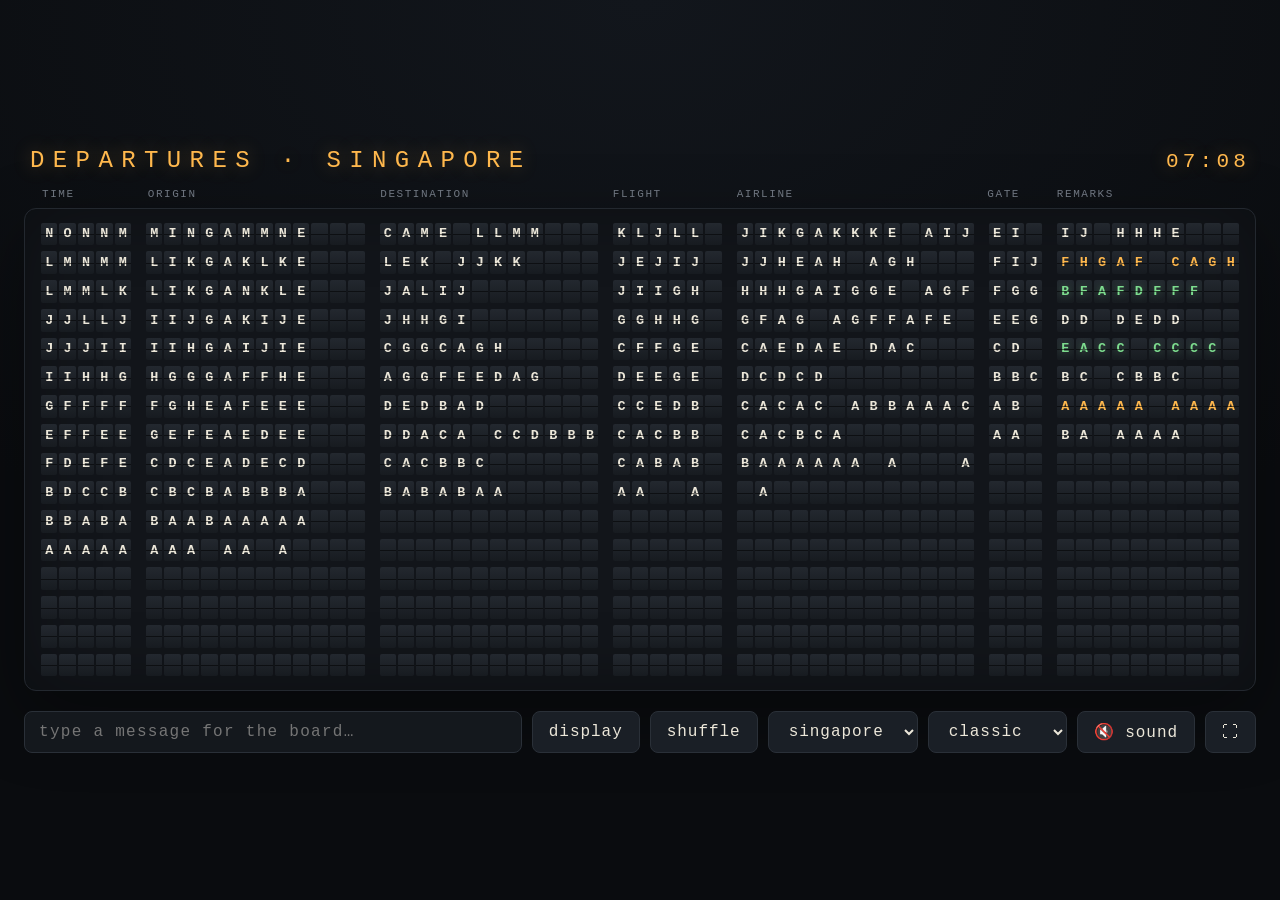
==== departure-board/index.html @ beb001a1 "Expand the departure board: origins, airlines, countries, themes - 16 flight rows (up from 8), with " ====
<!DOCTYPE html>
<html lang="en">
<head>
<meta charset="UTF-8">
<meta name="viewport" content="width=device-width, initial-scale=1.0">
<title>Departure Board</title>
<link rel="stylesheet" href="style.css">
</head>
<body>
<main class="hall">
  <header class="board-header">
    <span class="hdr-title" id="title">DEPARTURES</span>
    <span class="hdr-clock" id="clock">--:--</span>
  </header>

  <div class="colheads" id="colheads"></div>
  <div class="board" id="board" aria-label="split-flap departure board"></div>

  <footer class="controls">
    <input id="msg" maxlength="200" placeholder="type a message for the board…" autocomplete="off">
    <button id="send">display</button>
    <button id="shuffle">shuffle</button>
    <select id="country" aria-label="country"></select>
    <select id="theme" aria-label="theme"></select>
    <button id="sound" aria-pressed="false">&#128263; sound</button>
    <button id="fullscreen" title="fullscreen">&#x26F6;</button>
  </footer>
</main>
<script src="script.js"></script>
</body>
</html>
---- departure-board/style.css ----
:root {
  --bg: #0a0c0f;
  --glow: #12161c;
  --board: #12151a;
  --edge: #23282f;
  --cell-top: #23282f;
  --cell-bot: #171b20;
  --seam: rgba(0, 0, 0, 0.55);
  --ink: #ece7d9;
  --accent: #ffb84d;
  --dim: #6f7680;
  --good: #7ddc8e;
  --bad: #ff6b6b;
  --ctl: #1a1f26;
  --ctl-edge: #2a3038;
  --input-bg: #14181d;
}

body.theme-phosphor {
  --bg: #040705;
  --glow: #0a130c;
  --board: #081009;
  --edge: #16281b;
  --cell-top: #122619;
  --cell-bot: #0b1a10;
  --seam: rgba(0, 0, 0, 0.6);
  --ink: #b7f0c3;
  --accent: #55ff88;
  --dim: #47664f;
  --good: #55ff88;
  --bad: #ff7a66;
  --ctl: #0d1a11;
  --ctl-edge: #1c3323;
  --input-bg: #0a150e;
}

body.theme-daylight {
  --bg: #cfc9ba;
  --glow: #e6e0d2;
  --board: #efe9dc;
  --edge: #c9c2af;
  --cell-top: #fbf7ee;
  --cell-bot: #e7e0cf;
  --seam: rgba(0, 0, 0, 0.18);
  --ink: #23262e;
  --accent: #a35c00;
  --dim: #8d8776;
  --good: #1e7c3d;
  --bad: #b8332a;
  --ctl: #e7e1d2;
  --ctl-edge: #c9c2af;
  --input-bg: #f4efe4;
}

body.theme-indigo {
  --bg: #06080f;
  --glow: #0d1322;
  --board: #0c1120;
  --edge: #1d2742;
  --cell-top: #1c2743;
  --cell-bot: #131a30;
  --seam: rgba(0, 0, 0, 0.55);
  --ink: #e2e8fb;
  --accent: #8ab0ff;
  --dim: #5c6788;
  --good: #79e0a0;
  --bad: #ff7b8a;
  --ctl: #131a2c;
  --ctl-edge: #263356;
  --input-bg: #0f1526;
}

* { box-sizing: border-box; }

body {
  margin: 0;
  min-height: 100vh;
  display: flex;
  align-items: center;
  justify-content: center;
  background: radial-gradient(120% 120% at 50% 0%, var(--glow) 0%, var(--bg) 60%);
  color: var(--ink);
  font-family: ui-monospace, "SF Mono", Menlo, Consolas, "Liberation Mono", monospace;
}

.hall {
  width: 100%;
  max-width: 1500px;
  padding: 24px;
}

.board-header {
  display: flex;
  justify-content: space-between;
  align-items: baseline;
  padding: 0 6px 14px;
  color: var(--accent);
  text-shadow: 0 0 18px color-mix(in srgb, var(--accent) 35%, transparent);
}

.hdr-title { letter-spacing: 0.35em; font-size: clamp(14px, 2.2vw, 24px); }
.hdr-clock { letter-spacing: 0.2em; font-size: clamp(13px, 2vw, 21px); }

.colheads {
  display: flex;
  gap: 2px;
  padding: 0 18px 8px;
  color: var(--dim);
  font-size: clamp(7px, 1vw, 11px);
  letter-spacing: 0.14em;
}

.colheads span { overflow: hidden; white-space: nowrap; }

.board {
  background: var(--board);
  border: 1px solid var(--edge);
  border-radius: 12px;
  padding: 14px 16px;
  display: flex;
  flex-direction: column;
  gap: 6px;
  box-shadow:
    inset 0 0 70px rgba(0, 0, 0, 0.35),
    0 24px 70px rgba(0, 0, 0, 0.35);
}

.row { display: flex; gap: 2px; }

.cell {
  flex: 1;
  aspect-ratio: 0.72;
  display: flex;
  align-items: center;
  justify-content: center;
  background: linear-gradient(var(--cell-top), var(--cell-bot));
  border-radius: 2px;
  font-size: clamp(5px, 1.05vw, 14px);
  font-weight: 600;
  position: relative;
  overflow: hidden;
  user-select: none;
}

/* the split-flap seam */
.cell::after {
  content: "";
  position: absolute;
  left: 0;
  right: 0;
  top: 50%;
  height: 1px;
  background: var(--seam);
}

.gap { margin-left: 1.1%; }

/* two identical animations under different names, so the script can
   restart the flip by alternating classes instead of forcing a reflow */
.cell.flip-a { animation: flap-a 70ms ease-out; }
.cell.flip-b { animation: flap-b 70ms ease-out; }

@keyframes flap-a {
  0%   { transform: scaleY(0.15); filter: brightness(1.7); }
  100% { transform: scaleY(1); }
}

@keyframes flap-b {
  0%   { transform: scaleY(0.15); filter: brightness(1.7); }
  100% { transform: scaleY(1); }
}

/* remark status colours */
.st-boarding  { color: var(--good); text-shadow: 0 0 9px color-mix(in srgb, var(--good) 40%, transparent); }
.st-delayed   { color: var(--accent); text-shadow: 0 0 9px color-mix(in srgb, var(--accent) 40%, transparent); }
.st-cancelled { color: var(--bad); text-shadow: 0 0 9px color-mix(in srgb, var(--bad) 40%, transparent); }
.st-departed  { color: var(--dim); }
.st-final     { color: var(--accent); animation: final-pulse 1.2s ease-in-out infinite; }

@keyframes final-pulse {
  50% {
    color: color-mix(in srgb, var(--accent) 55%, var(--ink));
    text-shadow: 0 0 14px color-mix(in srgb, var(--accent) 70%, transparent);
  }
}

@media (prefers-reduced-motion: reduce) {
  .cell.flip-a, .cell.flip-b { animation: none; }
  .st-final { animation: none; }
}

.controls {
  display: flex;
  gap: 10px;
  margin-top: 20px;
  flex-wrap: wrap;
}

.controls input {
  flex: 1;
  min-width: 200px;
  background: var(--input-bg);
  border: 1px solid var(--ctl-edge);
  border-radius: 8px;
  color: var(--ink);
  font: inherit;
  padding: 10px 14px;
  letter-spacing: 0.08em;
}

.controls input:focus { outline: 1px solid var(--accent); }

.controls button,
.controls select {
  background: var(--ctl);
  border: 1px solid var(--ctl-edge);
  border-radius: 8px;
  color: var(--ink);
  font: inherit;
  padding: 10px 16px;
  cursor: pointer;
  letter-spacing: 0.06em;
}

.controls button:hover,
.controls select:hover { border-color: var(--accent); color: var(--accent); }

/* ambient display: in fullscreen the controls fade away until hovered */
:fullscreen .controls { opacity: 0.15; transition: opacity 0.4s; }
:fullscreen .controls:hover,
:fullscreen .controls:focus-within { opacity: 1; }
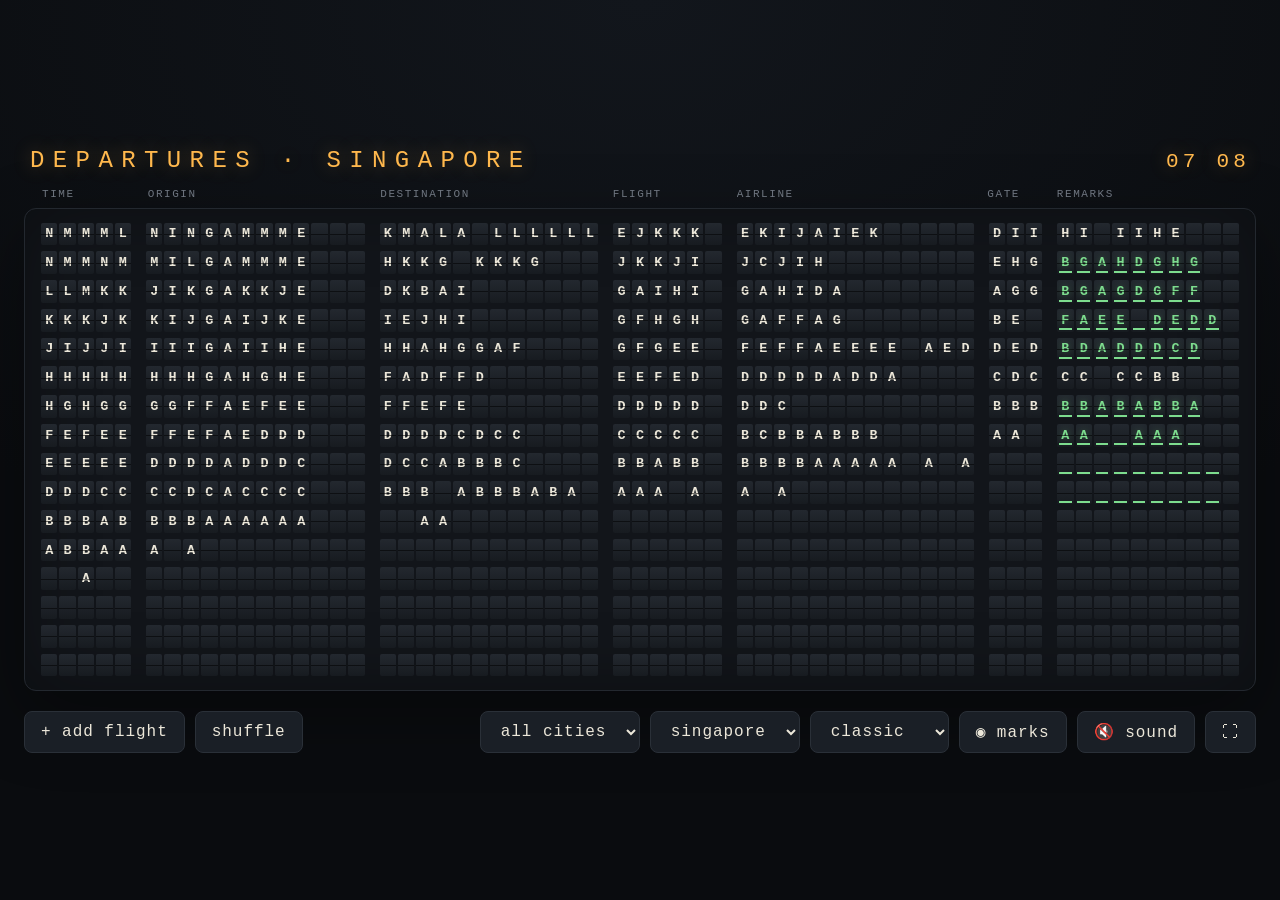
==== commit cf43df38: "Departure board: cities picker, add-flight, route-aware airlines, a11y marks, mobile - Add a cities " ====
--- a/departure-board/index.html
+++ b/departure-board/index.html
@@ -17,11 +17,13 @@
   <div class="board" id="board" aria-label="split-flap departure board"></div>
 
   <footer class="controls">
-    <input id="msg" maxlength="200" placeholder="type a message for the board…" autocomplete="off">
-    <button id="send">display</button>
+    <button id="addflight">+ add flight</button>
     <button id="shuffle">shuffle</button>
+    <span class="spacer"></span>
+    <select id="cities" aria-label="number of cities"></select>
     <select id="country" aria-label="country"></select>
     <select id="theme" aria-label="theme"></select>
+    <button id="marks" aria-pressed="true" title="status marks on highlighted remarks">&#9673; marks</button>
     <button id="sound" aria-pressed="false">&#128263; sound</button>
     <button id="fullscreen" title="fullscreen">&#x26F6;</button>
   </footer>
--- a/departure-board/style.css
+++ b/departure-board/style.css
@@ -75,6 +75,7 @@
 body {
   margin: 0;
   min-height: 100vh;
+  min-height: 100svh;
   display: flex;
   align-items: center;
   justify-content: center;
@@ -177,6 +178,33 @@
 .st-departed  { color: var(--dim); }
 .st-final     { color: var(--accent); animation: final-pulse 1.2s ease-in-out infinite; }
 
+/* status marks: pattern-coded underlines on highlighted remarks, so a
+   status can be told apart without relying on colour alone */
+body.a11y .cell.st-boarding::before,
+body.a11y .cell.st-delayed::before,
+body.a11y .cell.st-cancelled::before,
+body.a11y .cell.st-final::before {
+  content: "";
+  position: absolute;
+  left: 12%;
+  right: 12%;
+  bottom: 5%;
+  height: 2px;
+  background: currentColor;
+  z-index: 1;
+}
+
+/* boarding/gate open: solid — delayed: dashed — cancelled: dotted — final call: thick */
+body.a11y .cell.st-delayed::before {
+  background: repeating-linear-gradient(90deg, currentColor 0 4px, transparent 4px 7px);
+}
+
+body.a11y .cell.st-cancelled::before {
+  background: repeating-linear-gradient(90deg, currentColor 0 2px, transparent 2px 5px);
+}
+
+body.a11y .cell.st-final::before { height: 3px; }
+
 @keyframes final-pulse {
   50% {
     color: color-mix(in srgb, var(--accent) 55%, var(--ink));
@@ -196,19 +224,7 @@
   flex-wrap: wrap;
 }
 
-.controls input {
-  flex: 1;
-  min-width: 200px;
-  background: var(--input-bg);
-  border: 1px solid var(--ctl-edge);
-  border-radius: 8px;
-  color: var(--ink);
-  font: inherit;
-  padding: 10px 14px;
-  letter-spacing: 0.08em;
-}
-
-.controls input:focus { outline: 1px solid var(--accent); }
+.controls .spacer { flex: 1; }
 
 .controls button,
 .controls select {
@@ -229,3 +245,35 @@
 :fullscreen .controls { opacity: 0.15; transition: opacity 0.4s; }
 :fullscreen .controls:hover,
 :fullscreen .controls:focus-within { opacity: 1; }
+
+/* ---- small screens: shed columns so the flaps stay readable ---- */
+
+/* tablets / phones in landscape: drop the origin column (it repeats
+   the home airport anyway) */
+@media (max-width: 900px) {
+  .hall { padding: 14px 10px; }
+  .board { padding: 10px; border-radius: 10px; }
+  .f-origin { display: none; }
+}
+
+/* phones: drop the airline column too, tighten spacing, and let the
+   controls fill the width for comfortable touch targets */
+@media (max-width: 640px) {
+  .f-airline { display: none; }
+  .board { gap: 4px; }
+  .row { gap: 1px; }
+  .cell { font-size: clamp(7px, 2.1vw, 14px); }
+  .colheads { padding: 0 12px 6px; }
+  .controls { gap: 8px; margin-top: 14px; }
+  .controls .spacer { display: none; }
+  .controls button,
+  .controls select { flex: 1 1 auto; padding: 12px 8px; }
+}
+
+/* small phones in portrait: gate goes as well */
+@media (max-width: 430px) {
+  .f-gate { display: none; }
+  .cell { font-size: clamp(6px, 2.6vw, 14px); }
+  .board-header { padding-bottom: 10px; }
+  .hdr-title { letter-spacing: 0.15em; }
+}
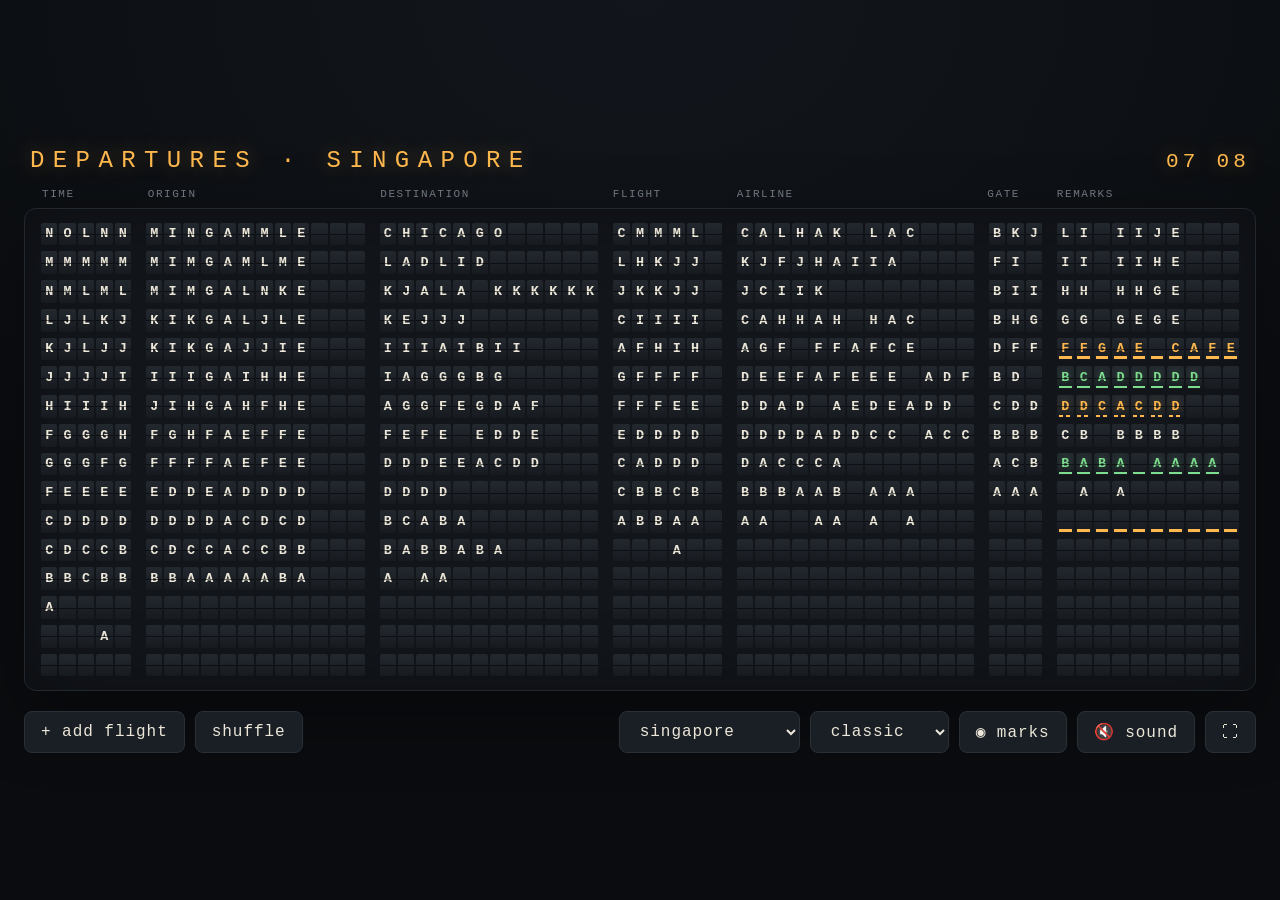
==== commit ca31c735: "Departure board: replace country picker with a proper city picker The dropdown now lists all 36 citi" ====
--- a/departure-board/index.html
+++ b/departure-board/index.html
@@ -20,8 +20,7 @@
     <button id="addflight">+ add flight</button>
     <button id="shuffle">shuffle</button>
     <span class="spacer"></span>
-    <select id="cities" aria-label="number of cities"></select>
-    <select id="country" aria-label="country"></select>
+    <select id="city" aria-label="city"></select>
     <select id="theme" aria-label="theme"></select>
     <button id="marks" aria-pressed="true" title="status marks on highlighted remarks">&#9673; marks</button>
     <button id="sound" aria-pressed="false">&#128263; sound</button>
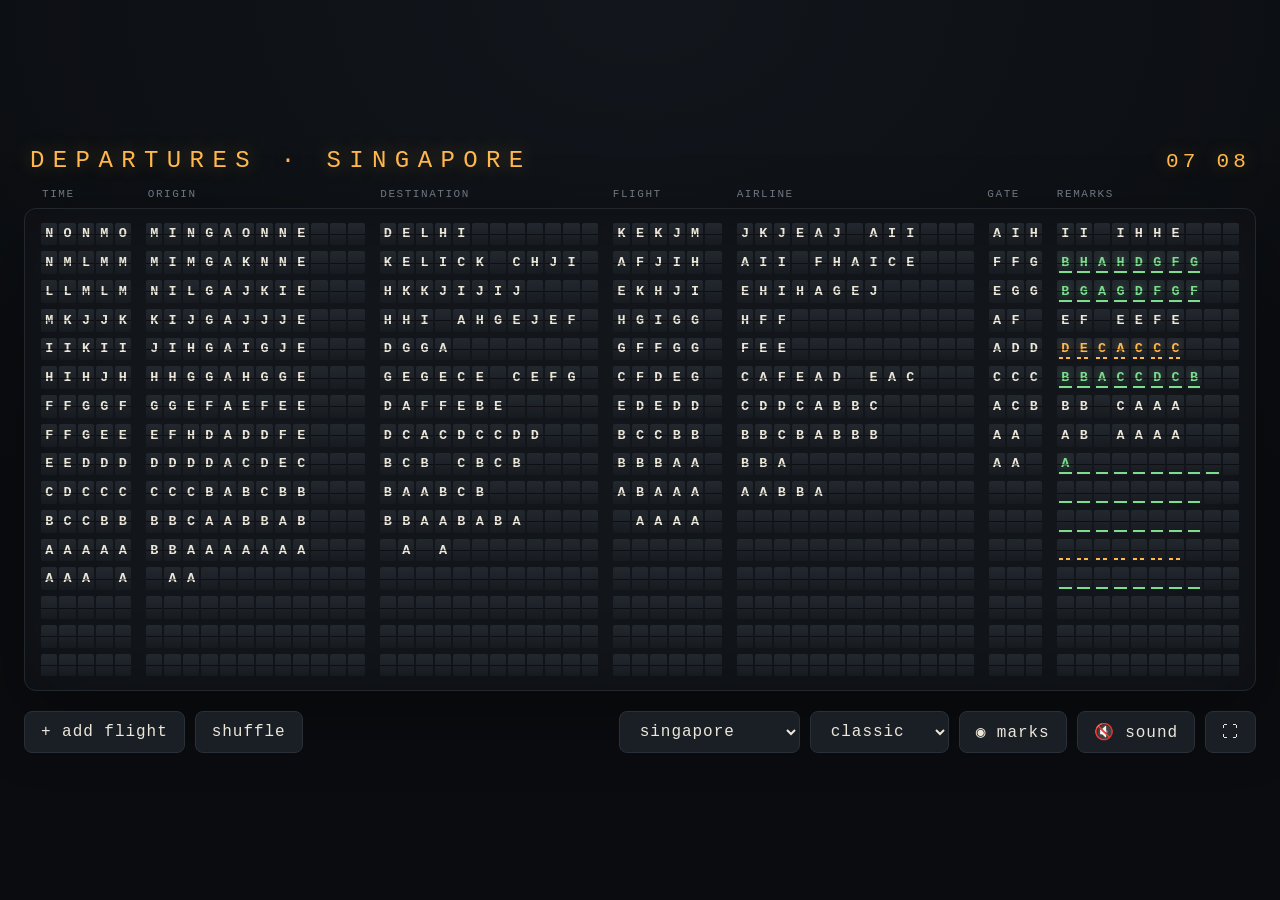
==== commit e1062e8f: "Add a site favicon An amber aircraft planform on a dark split-flap tile, picking up the accent colou" ====
--- a/departure-board/index.html
+++ b/departure-board/index.html
@@ -4,6 +4,9 @@
 <meta charset="UTF-8">
 <meta name="viewport" content="width=device-width, initial-scale=1.0">
 <title>Departure Board</title>
+<link rel="icon" href="../favicon.ico" sizes="32x32">
+<link rel="icon" href="../favicon.svg" type="image/svg+xml">
+<link rel="apple-touch-icon" href="../apple-touch-icon.png">
 <link rel="stylesheet" href="style.css">
 </head>
 <body>
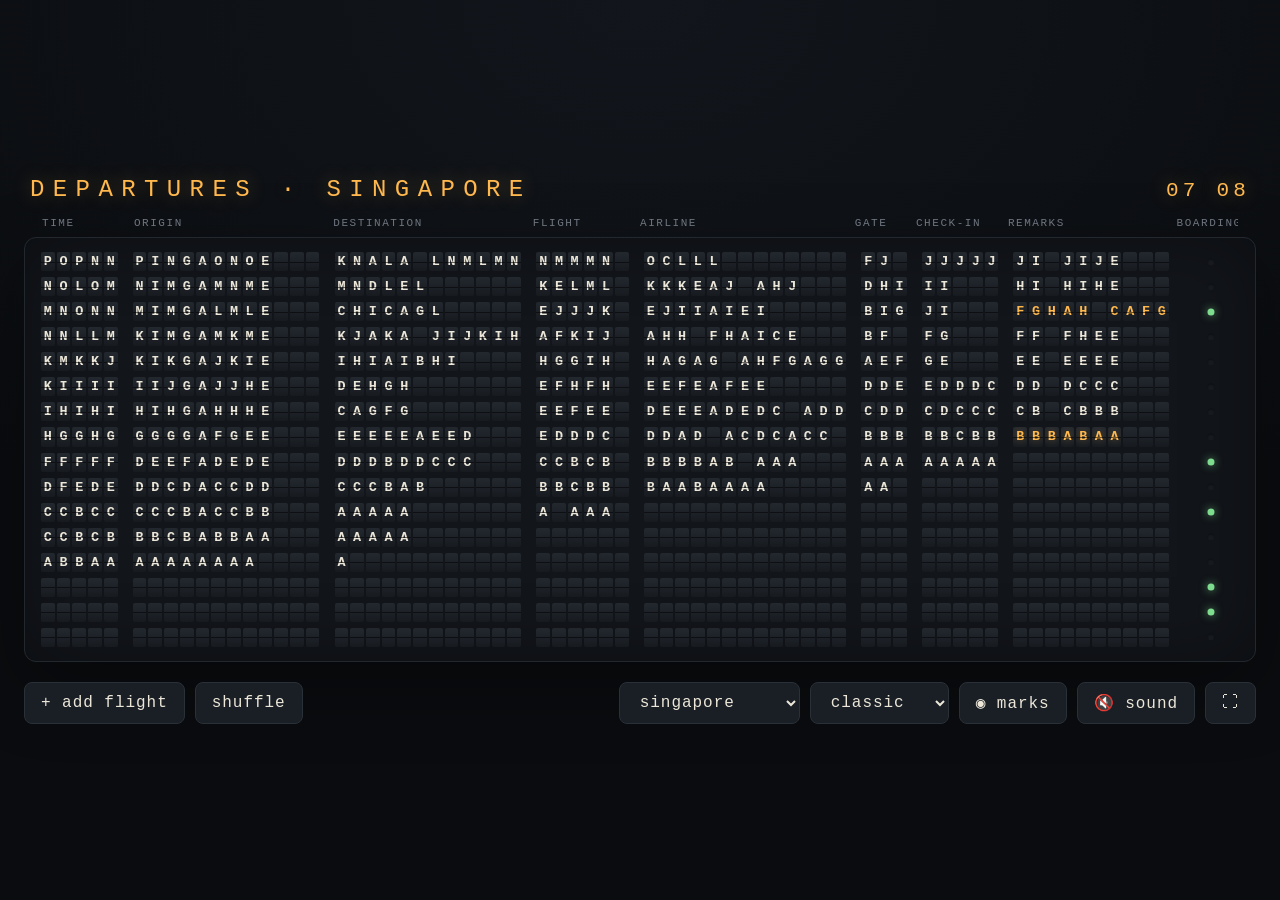
==== commit f2080aa7: "Departure board: add check-in rows and boarding lamps The board was missing two columns the real thi" ====
--- a/departure-board/index.html
+++ b/departure-board/index.html
@@ -4,9 +4,6 @@
 <meta charset="UTF-8">
 <meta name="viewport" content="width=device-width, initial-scale=1.0">
 <title>Departure Board</title>
-<link rel="icon" href="../favicon.ico" sizes="32x32">
-<link rel="icon" href="../favicon.svg" type="image/svg+xml">
-<link rel="apple-touch-icon" href="../apple-touch-icon.png">
 <link rel="stylesheet" href="style.css">
 </head>
 <body>
@@ -25,7 +22,7 @@
     <span class="spacer"></span>
     <select id="city" aria-label="city"></select>
     <select id="theme" aria-label="theme"></select>
-    <button id="marks" aria-pressed="true" title="status marks on highlighted remarks">&#9673; marks</button>
+    <button id="marks" aria-pressed="true" title="boarding lamps">&#9673; marks</button>
     <button id="sound" aria-pressed="false">&#128263; sound</button>
     <button id="fullscreen" title="fullscreen">&#x26F6;</button>
   </footer>
--- a/departure-board/style.css
+++ b/departure-board/style.css
@@ -178,32 +178,32 @@
 .st-departed  { color: var(--dim); }
 .st-final     { color: var(--accent); animation: final-pulse 1.2s ease-in-out infinite; }
 
-/* status marks: pattern-coded underlines on highlighted remarks, so a
-   status can be told apart without relying on colour alone */
-body.a11y .cell.st-boarding::before,
-body.a11y .cell.st-delayed::before,
-body.a11y .cell.st-cancelled::before,
-body.a11y .cell.st-final::before {
+/* boarding marks: a round lamp per row in the boarding column, like the
+   little green indicators on the real board — dark socket until the
+   flight actually boards, blinking through the final call */
+.lamp { position: relative; }
+
+.lamp::after {
   content: "";
   position: absolute;
-  left: 12%;
-  right: 12%;
-  bottom: 5%;
-  height: 2px;
-  background: currentColor;
-  z-index: 1;
-}
-
-/* boarding/gate open: solid — delayed: dashed — cancelled: dotted — final call: thick */
-body.a11y .cell.st-delayed::before {
-  background: repeating-linear-gradient(90deg, currentColor 0 4px, transparent 4px 7px);
-}
-
-body.a11y .cell.st-cancelled::before {
-  background: repeating-linear-gradient(90deg, currentColor 0 2px, transparent 2px 5px);
-}
-
-body.a11y .cell.st-final::before { height: 3px; }
+  left: 50%;
+  top: 50%;
+  transform: translate(-50%, -50%);
+  width: clamp(4px, 0.55vw, 8px);
+  aspect-ratio: 1;
+  border-radius: 50%;
+  background: var(--cell-bot);
+  box-shadow: inset 0 1px 2px rgba(0, 0, 0, 0.5);
+}
+
+body.marks .lamp.lit::after {
+  background: var(--good);
+  box-shadow: 0 0 9px color-mix(in srgb, var(--good) 70%, transparent);
+}
+
+body.marks .lamp.blink::after { animation: lamp-blink 1.1s steps(1) infinite; }
+
+@keyframes lamp-blink { 50% { opacity: 0.3; } }
 
 @keyframes final-pulse {
   50% {
@@ -215,6 +215,7 @@
 @media (prefers-reduced-motion: reduce) {
   .cell.flip-a, .cell.flip-b { animation: none; }
   .st-final { animation: none; }
+  body.marks .lamp.blink::after { animation: none; }
 }
 
 .controls {
@@ -256,10 +257,11 @@
   .f-origin { display: none; }
 }
 
-/* phones: drop the airline column too, tighten spacing, and let the
-   controls fill the width for comfortable touch targets */
+/* phones: drop the airline and check-in columns too, tighten spacing,
+   and let the controls fill the width for comfortable touch targets */
 @media (max-width: 640px) {
   .f-airline { display: none; }
+  .f-check-in { display: none; }
   .board { gap: 4px; }
   .row { gap: 1px; }
   .cell { font-size: clamp(7px, 2.1vw, 14px); }
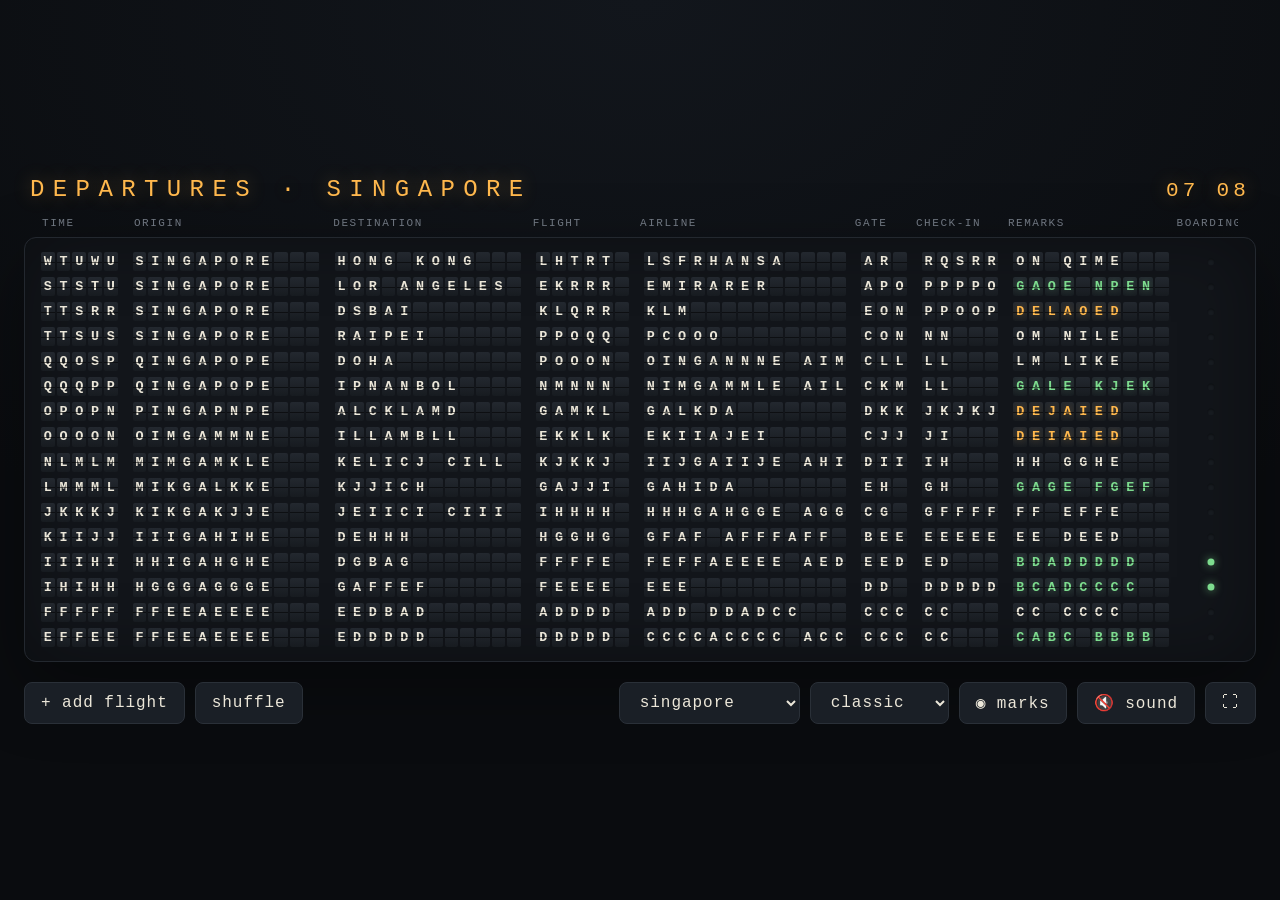
==== commit d2b4eaba: "Merge pull request #10 from zulfimohamed/claude/site-favicon-napiqz Add a site favicon" ====
--- a/departure-board/index.html
+++ b/departure-board/index.html
@@ -4,6 +4,9 @@
 <meta charset="UTF-8">
 <meta name="viewport" content="width=device-width, initial-scale=1.0">
 <title>Departure Board</title>
+<link rel="icon" href="../favicon.ico" sizes="32x32">
+<link rel="icon" href="../favicon.svg" type="image/svg+xml">
+<link rel="apple-touch-icon" href="../apple-touch-icon.png">
 <link rel="stylesheet" href="style.css">
 </head>
 <body>
@@ -22,7 +25,7 @@
     <span class="spacer"></span>
     <select id="city" aria-label="city"></select>
     <select id="theme" aria-label="theme"></select>
-    <button id="marks" aria-pressed="true" title="boarding lamps">&#9673; marks</button>
+    <button id="marks" aria-pressed="true" title="status marks on highlighted remarks">&#9673; marks</button>
     <button id="sound" aria-pressed="false">&#128263; sound</button>
     <button id="fullscreen" title="fullscreen">&#x26F6;</button>
   </footer>
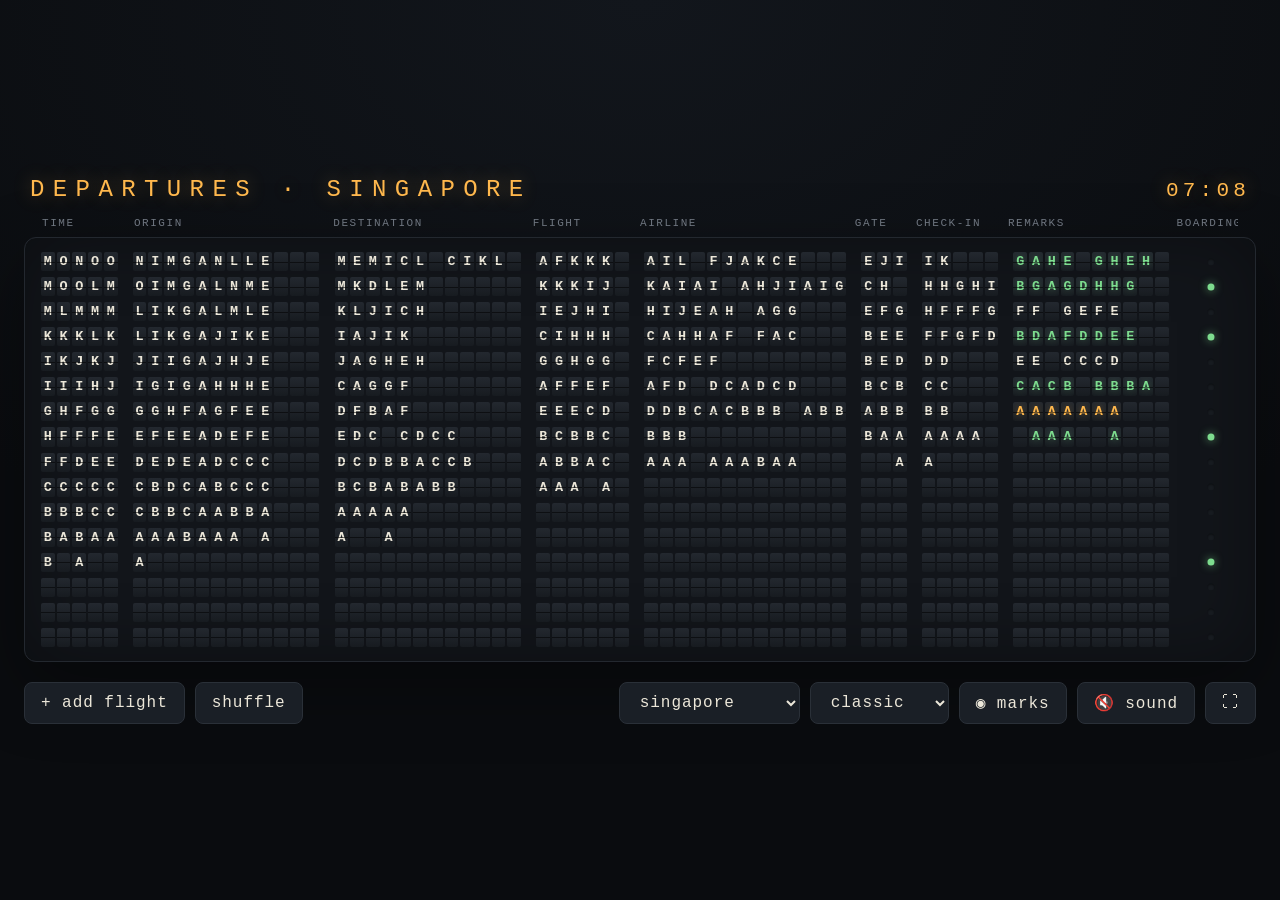
==== commit d662a2b8: "Merge pull request #12 from zulfimohamed/claude/row-section-check-marks-9wq3v8 Departure board: add " ====
--- a/departure-board/index.html
+++ b/departure-board/index.html
@@ -25,7 +25,7 @@
     <span class="spacer"></span>
     <select id="city" aria-label="city"></select>
     <select id="theme" aria-label="theme"></select>
-    <button id="marks" aria-pressed="true" title="status marks on highlighted remarks">&#9673; marks</button>
+    <button id="marks" aria-pressed="true" title="boarding lamps">&#9673; marks</button>
     <button id="sound" aria-pressed="false">&#128263; sound</button>
     <button id="fullscreen" title="fullscreen">&#x26F6;</button>
   </footer>
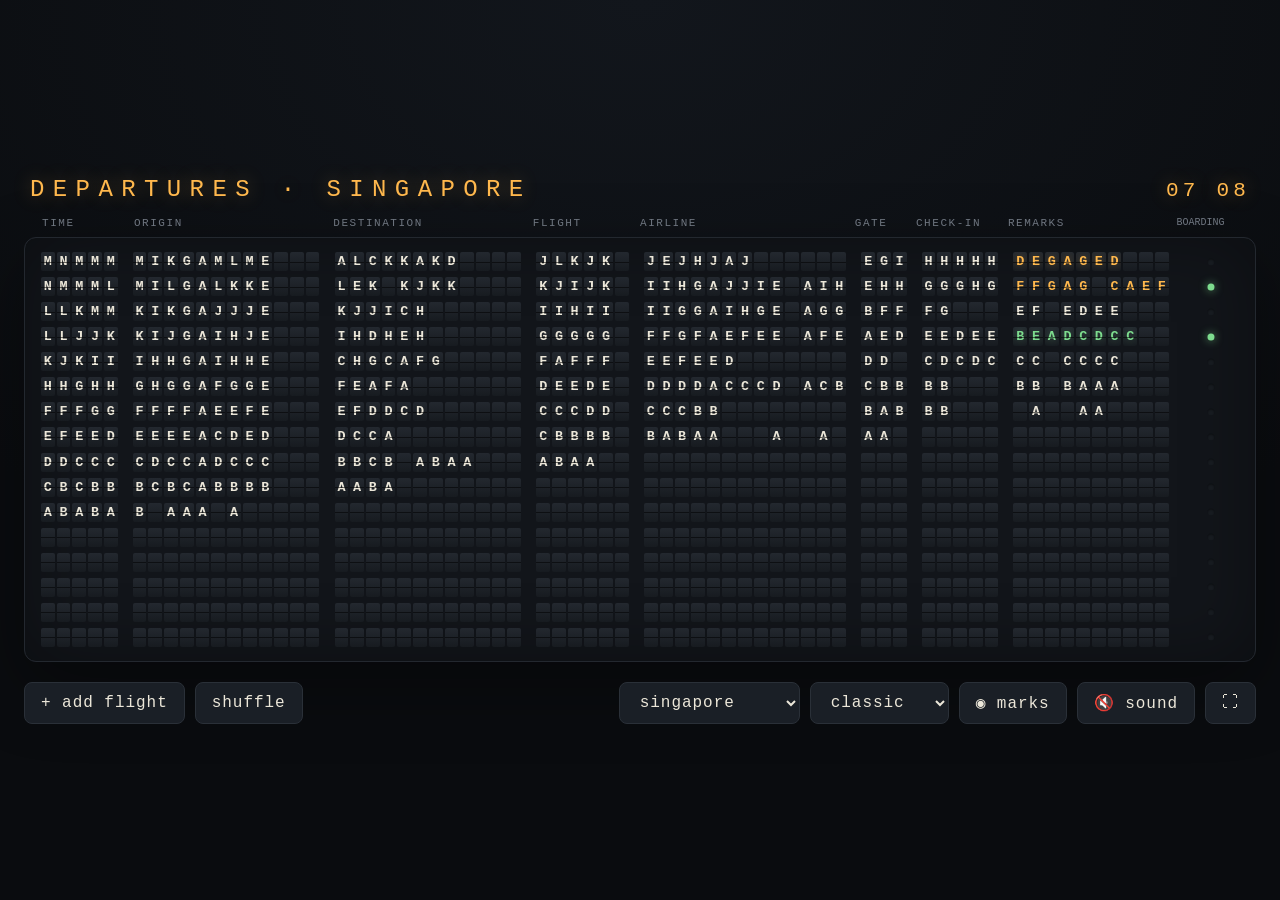
==== commit d2cc02dd: "Fix mobile fullscreen and audio, and make routes realistic Four issues reported from an iPhone again" ====
--- a/departure-board/index.html
+++ b/departure-board/index.html
@@ -2,11 +2,19 @@
 <html lang="en">
 <head>
 <meta charset="UTF-8">
-<meta name="viewport" content="width=device-width, initial-scale=1.0">
+<meta name="viewport" content="width=device-width, initial-scale=1.0, viewport-fit=cover">
 <title>Departure Board</title>
+<!-- iOS has no Fullscreen API, so "add to home screen" is the only way to
+     get a genuinely chrome-free board. These make that launch fullscreen. -->
+<meta name="apple-mobile-web-app-capable" content="yes">
+<meta name="mobile-web-app-capable" content="yes">
+<meta name="apple-mobile-web-app-status-bar-style" content="black-translucent">
+<meta name="apple-mobile-web-app-title" content="Departures">
+<meta name="theme-color" content="#0a0c0f">
 <link rel="icon" href="../favicon.ico" sizes="32x32">
 <link rel="icon" href="../favicon.svg" type="image/svg+xml">
 <link rel="apple-touch-icon" href="../apple-touch-icon.png">
+<link rel="manifest" href="manifest.webmanifest">
 <link rel="stylesheet" href="style.css">
 </head>
 <body>
@@ -27,7 +35,7 @@
     <select id="theme" aria-label="theme"></select>
     <button id="marks" aria-pressed="true" title="boarding lamps">&#9673; marks</button>
     <button id="sound" aria-pressed="false">&#128263; sound</button>
-    <button id="fullscreen" title="fullscreen">&#x26F6;</button>
+    <button id="fullscreen" title="fullscreen" aria-pressed="false">&#x26F6;</button>
   </footer>
 </main>
 <script src="script.js"></script>
--- a/departure-board/style.css
+++ b/departure-board/style.css
@@ -113,6 +113,11 @@
 
 .colheads span { overflow: hidden; white-space: nowrap; }
 
+/* the boarding column is only four flaps wide but carries an eight-letter
+   label, so it gets tighter tracking of its own rather than being cut to
+   "BOARDIN" */
+.colheads .f-boarding { letter-spacing: 0; font-size: clamp(5px, 0.8vw, 10px); }
+
 .board {
   background: var(--board);
   border: 1px solid var(--edge);
@@ -242,26 +247,81 @@
 .controls button:hover,
 .controls select:hover { border-color: var(--accent); color: var(--accent); }
 
+/* ---- fullscreen ---- */
+
+/* iOS has no Fullscreen API, so the layout hangs off a class the script
+   toggles; :fullscreen is kept alongside it for native desktop fullscreen. */
+body.fs .hall {
+  position: fixed;
+  inset: 0;
+  z-index: 50;
+  max-width: none;
+  background: var(--bg);
+  overflow: hidden;
+  display: flex;
+  flex-direction: column;
+  justify-content: center;
+  padding:
+    max(10px, env(safe-area-inset-top))
+    max(10px, env(safe-area-inset-right))
+    max(10px, env(safe-area-inset-bottom))
+    max(10px, env(safe-area-inset-left));
+}
+
 /* ambient display: in fullscreen the controls fade away until hovered */
+body.fs .controls,
 :fullscreen .controls { opacity: 0.15; transition: opacity 0.4s; }
+body.fs .controls:hover,
+body.fs .controls:focus-within,
 :fullscreen .controls:hover,
 :fullscreen .controls:focus-within { opacity: 1; }
 
+/* touch has no hover, so a faded control bar would be a dead end. Keep
+   only the fullscreen button, tucked into the corner as the way back out. */
+@media (hover: none) {
+  body.fs .controls {
+    opacity: 1;
+    position: absolute;
+    right: max(10px, env(safe-area-inset-right));
+    bottom: max(10px, env(safe-area-inset-bottom));
+    margin: 0;
+    width: auto;
+  }
+  body.fs .controls > :not(#fullscreen) { display: none; }
+  body.fs .controls #fullscreen { flex: none; opacity: 0.35; padding: 10px 12px; }
+}
+
+/* portrait phones: the board is turned on its side so all 66 flaps get the
+   long edge of the screen. Sized in dvh/dvw because the axes swap. */
+body.fs-rot .hall {
+  top: 50%;
+  left: 50%;
+  right: auto;
+  bottom: auto;
+  width: 100dvh;
+  height: 100dvw;
+  transform: translate(-50%, -50%) rotate(90deg);
+  transform-origin: center center;
+  padding: 8px 12px;
+}
+
 /* ---- small screens: shed columns so the flaps stay readable ---- */
 
 /* tablets / phones in landscape: drop the origin column (it repeats
-   the home airport anyway) */
+   the home airport anyway). The :not(.fs-rot) guard keeps them when the
+   board is rotated — it is laid out along the screen's long edge then, so
+   the width breakpoints no longer describe the space it actually has. */
 @media (max-width: 900px) {
   .hall { padding: 14px 10px; }
   .board { padding: 10px; border-radius: 10px; }
-  .f-origin { display: none; }
+  body:not(.fs-rot) .f-origin { display: none; }
 }
 
 /* phones: drop the airline and check-in columns too, tighten spacing,
    and let the controls fill the width for comfortable touch targets */
 @media (max-width: 640px) {
-  .f-airline { display: none; }
-  .f-check-in { display: none; }
+  body:not(.fs-rot) .f-airline { display: none; }
+  body:not(.fs-rot) .f-check-in { display: none; }
   .board { gap: 4px; }
   .row { gap: 1px; }
   .cell { font-size: clamp(7px, 2.1vw, 14px); }
@@ -274,8 +334,20 @@
 
 /* small phones in portrait: gate goes as well */
 @media (max-width: 430px) {
-  .f-gate { display: none; }
+  body:not(.fs-rot) .f-gate { display: none; }
   .cell { font-size: clamp(6px, 2.6vw, 14px); }
   .board-header { padding-bottom: 10px; }
   .hdr-title { letter-spacing: 0.15em; }
 }
+
+/* rotated: the flap row runs along the viewport's height, so size the type
+   off dvh instead of vw, and claw back every spare pixel — 16 rows of
+   0.72-ratio cells is a tight fit in a phone's short edge. */
+body.fs-rot .cell { font-size: clamp(6px, 1.15dvh, 14px); }
+body.fs-rot .colheads { padding: 0 10px 3px; font-size: clamp(6px, 0.9dvh, 11px); }
+body.fs-rot .colheads .f-boarding { font-size: clamp(5px, 0.7dvh, 10px); }
+body.fs-rot .board { padding: 6px 8px; gap: 2px; border-radius: 8px; }
+body.fs-rot .row { gap: 1px; }
+body.fs-rot .board-header { padding: 0 4px 6px; }
+body.fs-rot .hdr-title { font-size: clamp(10px, 1.6dvh, 20px); letter-spacing: 0.2em; }
+body.fs-rot .hdr-clock { font-size: clamp(10px, 1.5dvh, 18px); }
